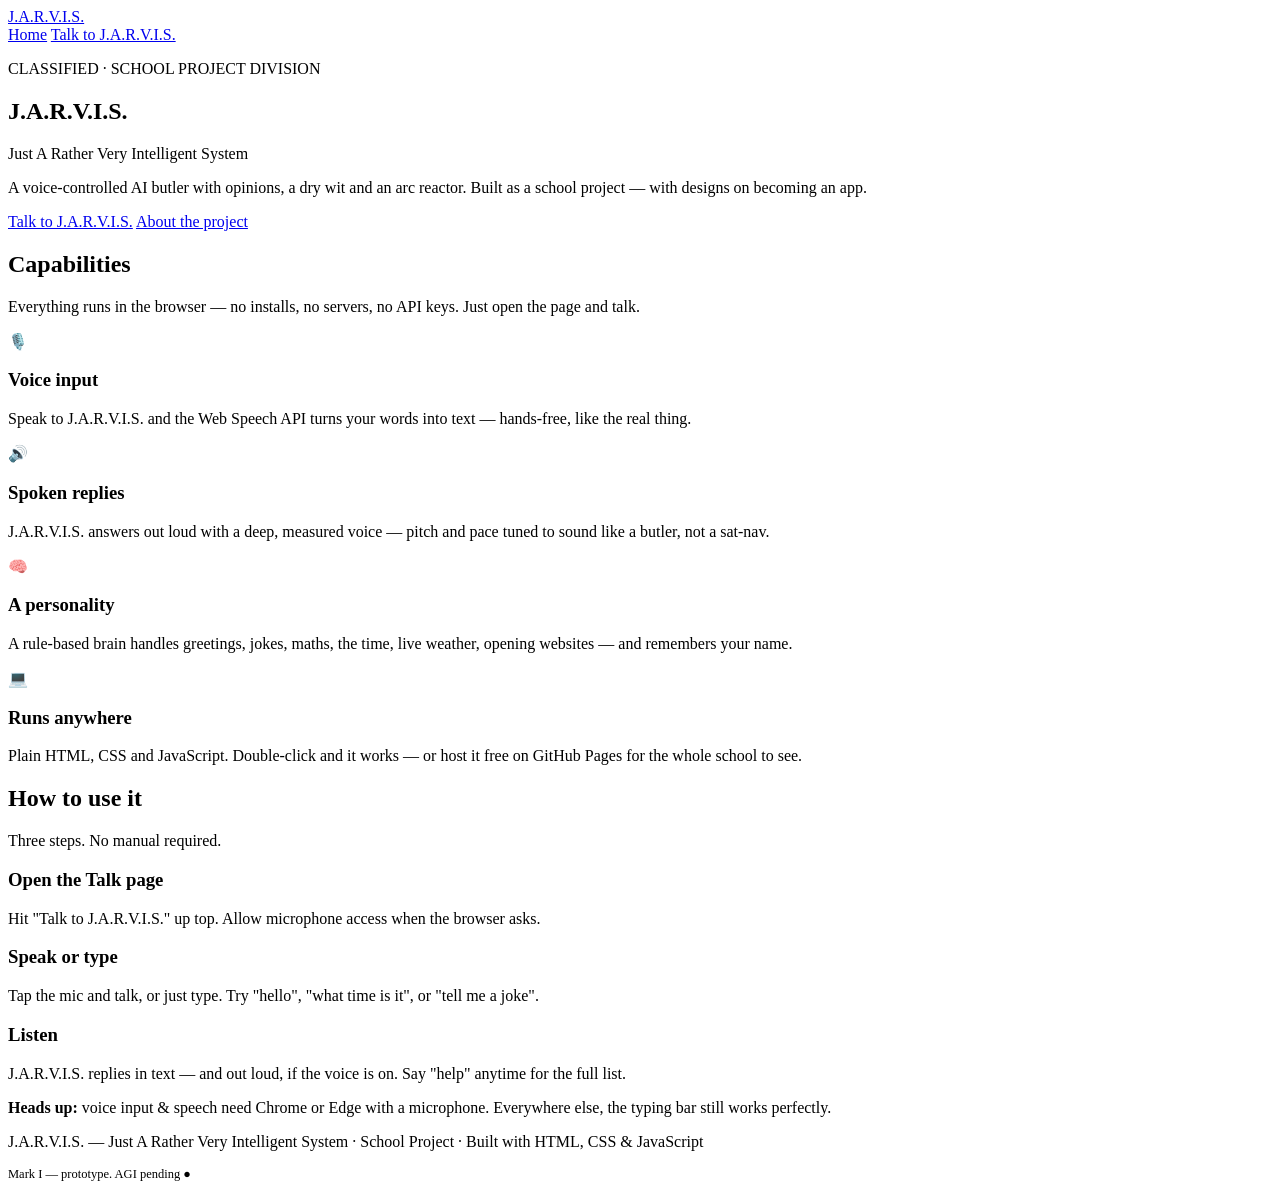
==== index.html @ c5d41496 "Add J.A.R.V.I.S. site: index.html" ====
<!DOCTYPE html>
<html lang="en">
<head>
  <meta charset="UTF-8" />
  <meta name="viewport" content="width=device-width, initial-scale=1.0" />
  <title>J.A.R.V.I.S. — School Project</title>
  <meta name="description" content="J.A.R.V.I.S. — Just A Rather Very Intelligent System. A voice-controlled AI butler, built as a school project." />
  <link rel="icon" href="data:image/svg+xml,%3Csvg xmlns='http://www.w3.org/2000/svg' viewBox='0 0 100 100'%3E%3Ccircle cx='50' cy='50' r='38' fill='none' stroke='%2300e5ff' stroke-width='6'/%3E%3Ccircle cx='50' cy='50' r='14' fill='%2300e5ff'/%3E%3C/svg%3E" />
  <link rel="apple-touch-icon" href="icons/apple-touch-icon.png" />
  <link rel="manifest" href="manifest.json" />
  <link rel="preconnect" href="https://fonts.googleapis.com" />
  <link rel="preconnect" href="https://fonts.gstatic.com" crossorigin />
  <link href="https://fonts.googleapis.com/css2?family=Orbitron:wght@500;700;900&family=Rajdhani:wght@400;500;600;700&display=swap" rel="stylesheet" />
  <link rel="stylesheet" href="css/core.css" />
  <link rel="stylesheet" href="css/home.css" />
</head>
<body>

  <!-- ======= Header ======= -->
  <header class="topbar">
    <a class="brand" href="index.html">
      <span class="mini-arc" aria-hidden="true"></span>
      <span class="name">J.A.R.V.I.S.</span>
    </a>
    <nav>
      <a href="index.html" class="active">Home</a>
      <a href="talk.html">Talk to J.A.R.V.I.S.</a>
    </nav>
  </header>

  <!-- ======= Hero ======= -->
  <section class="hero">
    <p class="eyebrow">CLASSIFIED · SCHOOL PROJECT DIVISION</p>

    <div class="arc" aria-hidden="true">
      <div class="coil"></div>
      <div class="coil coil2"></div>
      <div class="ring r1"></div>
      <div class="ring r2"></div>
      <div class="core"></div>
    </div>

    <h1>J.A.R.V.I.S.</h1>
    <p class="sub">Just A Rather Very Intelligent System</p>
    <p class="tag">
      A voice-controlled AI butler with opinions, a dry wit and an arc reactor.
      Built as a school project — with designs on becoming an app.
    </p>

    <div class="actions">
      <a class="btn btn-primary" href="talk.html">Talk to J.A.R.V.I.S.</a>
      <a class="btn btn-ghost" href="#features">About the project</a>
    </div>
  </section>

  <!-- ======= Features ======= -->
  <section class="section" id="features">
    <h2 class="section-title reveal">Capabilities</h2>
    <p class="section-sub reveal">
      Everything runs in the browser — no installs, no servers, no API keys.
      Just open the page and talk.
    </p>

    <div class="grid-3">
      <div class="card reveal">
        <div class="icon">🎙️</div>
        <h3>Voice input</h3>
        <p>Speak to J.A.R.V.I.S. and the Web Speech API turns your words into text — hands-free, like the real thing.</p>
      </div>
      <div class="card reveal">
        <div class="icon">🔊</div>
        <h3>Spoken replies</h3>
        <p>J.A.R.V.I.S. answers out loud with a deep, measured voice — pitch and pace tuned to sound like a butler, not a sat-nav.</p>
      </div>
      <div class="card reveal">
        <div class="icon">🧠</div>
        <h3>A personality</h3>
        <p>A rule-based brain handles greetings, jokes, maths, the time, live weather, opening websites — and remembers your name.</p>
      </div>
      <div class="card reveal">
        <div class="icon">💻</div>
        <h3>Runs anywhere</h3>
        <p>Plain HTML, CSS and JavaScript. Double-click and it works — or host it free on GitHub Pages for the whole school to see.</p>
      </div>
    </div>
  </section>

  <!-- ======= How it works ======= -->
  <section class="section" id="how">
    <h2 class="section-title reveal">How to use it</h2>
    <p class="section-sub reveal">Three steps. No manual required.</p>

    <div class="steps">
      <div class="step reveal">
        <h3>Open the Talk page</h3>
        <p>Hit "Talk to J.A.R.V.I.S." up top. Allow microphone access when the browser asks.</p>
      </div>
      <div class="step reveal">
        <h3>Speak or type</h3>
        <p>Tap the mic and talk, or just type. Try "hello", "what time is it", or "tell me a joke".</p>
      </div>
      <div class="step reveal">
        <h3>Listen</h3>
        <p>J.A.R.V.I.S. replies in text — and out loud, if the voice is on. Say "help" anytime for the full list.</p>
      </div>
    </div>

    <p class="note reveal">
      <strong>Heads up:</strong> voice input &amp; speech need Chrome or Edge with a microphone.
      Everywhere else, the typing bar still works perfectly.
    </p>
  </section>

  <!-- ======= Footer ======= -->
  <footer class="footer">
    <p>J.A.R.V.I.S. — Just A Rather Very Intelligent System · School Project · Built with HTML, CSS &amp; JavaScript</p>
    <p style="margin-top:6px; font-size:12.5px;">Mark I — prototype. AGI pending <span class="gold">●</span></p>
  </footer>

  <script>
    // Reveal-on-scroll
    const io = new IntersectionObserver(
      (entries) => entries.forEach((e) => e.isIntersecting && e.target.classList.add("visible")),
      { threshold: 0.15 }
    );
    document.querySelectorAll(".reveal").forEach((el) => io.observe(el));
  </script>
  <script src="js/pwa.js"></script>
</body>
</html>
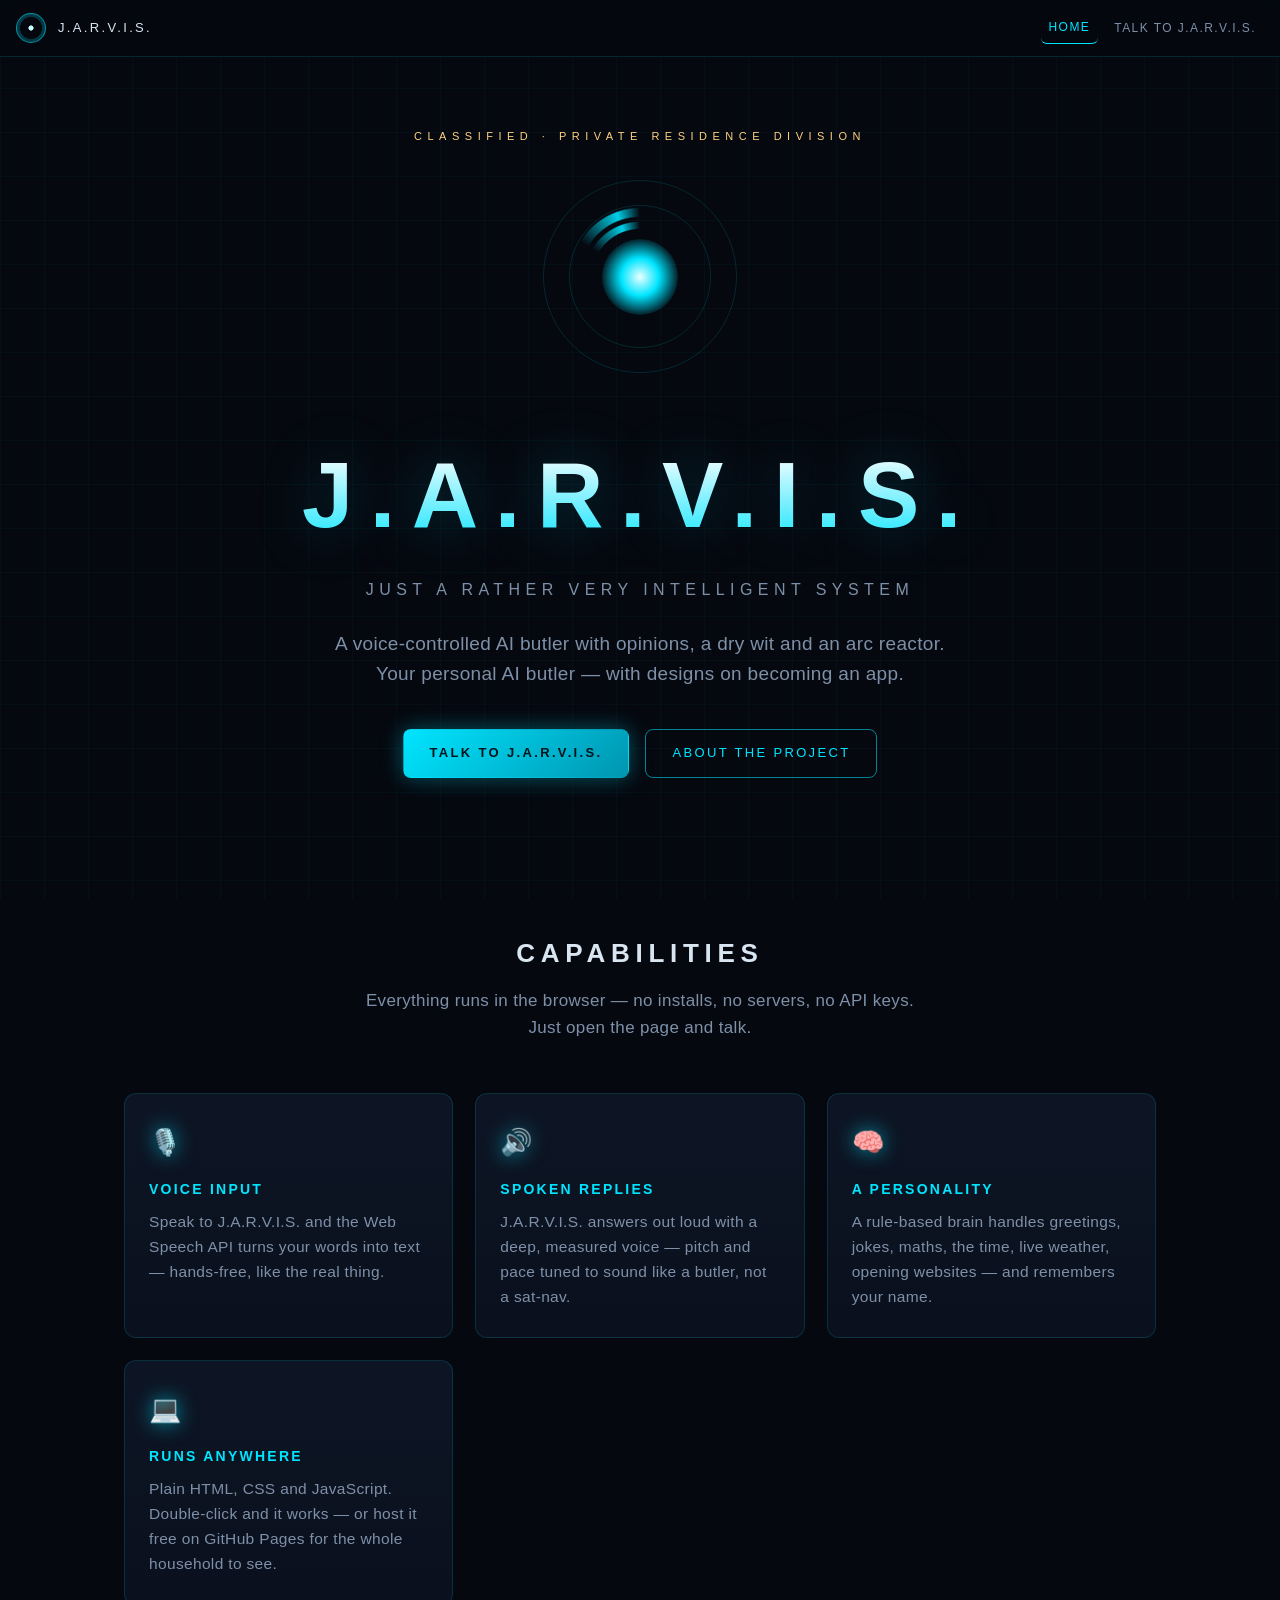
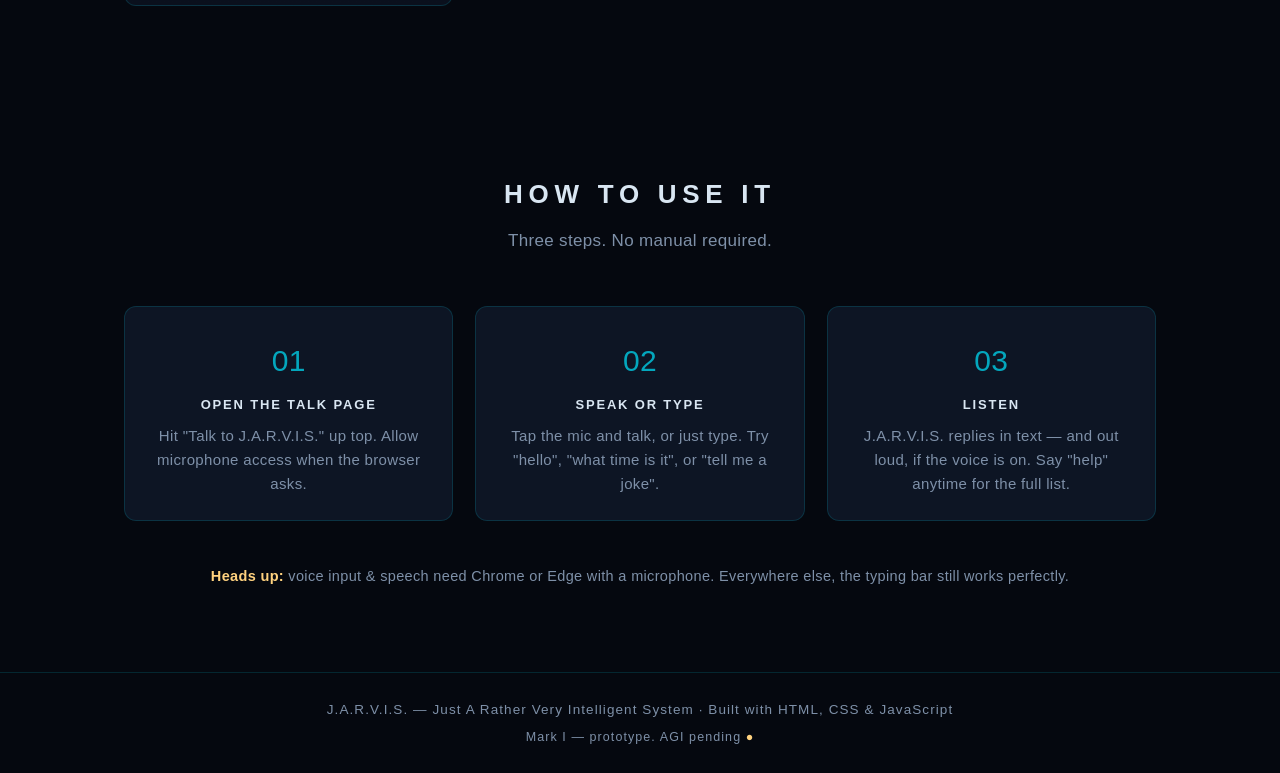
==== commit d94756f6: "Personal butler branding (no school refs)" ====
--- a/index.html
+++ b/index.html
@@ -3,8 +3,8 @@
 <head>
   <meta charset="UTF-8" />
   <meta name="viewport" content="width=device-width, initial-scale=1.0" />
-  <title>J.A.R.V.I.S. — School Project</title>
-  <meta name="description" content="J.A.R.V.I.S. — Just A Rather Very Intelligent System. A voice-controlled AI butler, built as a school project." />
+  <title>J.A.R.V.I.S.</title>
+  <meta name="description" content="J.A.R.V.I.S. — Just A Rather Very Intelligent System. Your personal AI butler." />
   <link rel="icon" href="data:image/svg+xml,%3Csvg xmlns='http://www.w3.org/2000/svg' viewBox='0 0 100 100'%3E%3Ccircle cx='50' cy='50' r='38' fill='none' stroke='%2300e5ff' stroke-width='6'/%3E%3Ccircle cx='50' cy='50' r='14' fill='%2300e5ff'/%3E%3C/svg%3E" />
   <link rel="apple-touch-icon" href="icons/apple-touch-icon.png" />
   <link rel="manifest" href="manifest.json" />
@@ -30,7 +30,7 @@
 
   <!-- ======= Hero ======= -->
   <section class="hero">
-    <p class="eyebrow">CLASSIFIED · SCHOOL PROJECT DIVISION</p>
+    <p class="eyebrow">CLASSIFIED · PRIVATE RESIDENCE DIVISION</p>
 
     <div class="arc" aria-hidden="true">
       <div class="coil"></div>
@@ -44,7 +44,7 @@
     <p class="sub">Just A Rather Very Intelligent System</p>
     <p class="tag">
       A voice-controlled AI butler with opinions, a dry wit and an arc reactor.
-      Built as a school project — with designs on becoming an app.
+      Your personal AI butler — with designs on becoming an app.
     </p>
 
     <div class="actions">
@@ -80,7 +80,7 @@
       <div class="card reveal">
         <div class="icon">💻</div>
         <h3>Runs anywhere</h3>
-        <p>Plain HTML, CSS and JavaScript. Double-click and it works — or host it free on GitHub Pages for the whole school to see.</p>
+        <p>Plain HTML, CSS and JavaScript. Double-click and it works — or host it free on GitHub Pages for the whole household to see.</p>
       </div>
     </div>
   </section>
@@ -113,7 +113,7 @@
 
   <!-- ======= Footer ======= -->
   <footer class="footer">
-    <p>J.A.R.V.I.S. — Just A Rather Very Intelligent System · School Project · Built with HTML, CSS &amp; JavaScript</p>
+    <p>J.A.R.V.I.S. — Just A Rather Very Intelligent System · Built with HTML, CSS &amp; JavaScript</p>
     <p style="margin-top:6px; font-size:12.5px;">Mark I — prototype. AGI pending <span class="gold">●</span></p>
   </footer>
 
--- a/css/core.css
+++ b/css/core.css
@@ -0,0 +1,141 @@
+/* J.A.R.V.I.S. — core (shared site stylesheet, split for size) */
+
+:root {
+  --bg: #05080f;
+  --bg-2: #0a101d;
+  --panel: #0d1524;
+  --panel-2: #101a2c;
+  --line: rgba(0, 229, 255, 0.14);
+  --cyan: #00e5ff;
+  --cyan-soft: rgba(0, 229, 255, 0.55);
+  --cyan-dim: rgba(0, 229, 255, 0.22);
+  --gold: #ffd27f;
+  --text: #d9e6f2;
+  --muted: #7e90a8;
+  --danger: #ff5f6d;
+  --font-display: "Orbitron", "Segoe UI", "Helvetica Neue", Arial, sans-serif;
+  --font-body: "Rajdhani", "Segoe UI", "Helvetica Neue", Arial, sans-serif;
+}
+
+* { margin: 0; padding: 0; box-sizing: border-box; }
+
+html { scroll-behavior: smooth; }
+
+body {
+  background: var(--bg);
+  color: var(--text);
+  font-family: var(--font-body);
+  font-size: 17px;
+  line-height: 1.6;
+  letter-spacing: 0.02em;
+  min-height: 100vh;
+  overflow-x: hidden;
+}
+
+body::before {
+  content: "";
+  position: fixed;
+  inset: 0;
+  background-image:
+    linear-gradient(rgba(0, 229, 255, 0.035) 1px, transparent 1px),
+    linear-gradient(90deg, rgba(0, 229, 255, 0.035) 1px, transparent 1px);
+  background-size: 44px 44px;
+  pointer-events: none;
+  z-index: 0;
+}
+
+::selection { background: var(--cyan); color: #001018; }
+
+a { color: var(--cyan); text-decoration: none; }
+
+h1, h2, h3 { font-family: var(--font-display); font-weight: 700; }
+
+.topbar {
+  position: sticky;
+  top: 0;
+  z-index: 50;
+  display: flex;
+  align-items: center;
+  justify-content: space-between;
+  gap: 16px;
+  padding: 14px 28px;
+  background: rgba(5, 8, 15, 0.82);
+  backdrop-filter: blur(10px);
+  border-bottom: 1px solid var(--line);
+}
+
+.brand {
+  display: flex;
+  align-items: center;
+  gap: 12px;
+  color: var(--text);
+}
+
+.brand .mini-arc {
+  width: 30px;
+  height: 30px;
+  border-radius: 50%;
+  border: 1px solid var(--cyan-soft);
+  background:
+    radial-gradient(circle, #c9fbff 0 12%, transparent 14%),
+    radial-gradient(circle, transparent 55%, var(--cyan-dim) 56% 72%, transparent 74%);
+  animation: core-pulse 2.6s ease-in-out infinite;
+}
+
+.brand .name {
+  font-family: var(--font-display);
+  font-size: 15px;
+  letter-spacing: 0.28em;
+}
+
+.topbar nav { display: flex; gap: 8px; align-items: center; }
+
+.topbar nav a {
+  padding: 8px 14px;
+  border-radius: 6px;
+  color: var(--muted);
+  font-size: 14px;
+  letter-spacing: 0.12em;
+  text-transform: uppercase;
+  transition: color 0.2s, background 0.2s;
+}
+
+.topbar nav a:hover { color: var(--cyan); background: rgba(0, 229, 255, 0.08); }
+
+.topbar nav a.active { color: var(--cyan); border-bottom: 1px solid var(--cyan); }
+
+.btn {
+  display: inline-block;
+  padding: 13px 26px;
+  border-radius: 8px;
+  font-family: var(--font-display);
+  font-size: 13px;
+  letter-spacing: 0.18em;
+  text-transform: uppercase;
+  cursor: pointer;
+  border: 1px solid transparent;
+  transition: transform 0.15s, box-shadow 0.2s, background 0.2s;
+}
+
+.btn:active { transform: translateY(1px); }
+
+.btn-primary {
+  background: linear-gradient(135deg, var(--cyan), #0095b0);
+  color: #00141c;
+  font-weight: 700;
+  box-shadow: 0 0 22px rgba(0, 229, 255, 0.35);
+}
+
+.btn-primary:hover { box-shadow: 0 0 34px rgba(0, 229, 255, 0.55); }
+
+.btn-ghost {
+  border-color: var(--cyan-soft);
+  color: var(--cyan);
+  background: transparent;
+}
+
+.btn-ghost:hover { background: rgba(0, 229, 255, 0.08); box-shadow: 0 0 18px rgba(0, 229, 255, 0.2); }
+
+  .topbar { padding: 12px 16px; }
+  .topbar nav a { padding: 6px 8px; font-size: 12px; }
+  .brand .name { letter-spacing: 0.18em; font-size: 13px; }
--- a/css/home.css
+++ b/css/home.css
@@ -0,0 +1,218 @@
+/* J.A.R.V.I.S. — home (shared site stylesheet, split for size) */
+
+.hero {
+  position: relative;
+  z-index: 1;
+  min-height: 88vh;
+  display: flex;
+  flex-direction: column;
+  align-items: center;
+  justify-content: center;
+  text-align: center;
+  padding: 60px 24px;
+}
+
+.hero .eyebrow {
+  font-family: var(--font-display);
+  font-size: 11px;
+  letter-spacing: 0.5em;
+  color: var(--gold);
+  margin-bottom: 26px;
+}
+
+.hero h1 {
+  font-size: clamp(44px, 9vw, 92px);
+  letter-spacing: 0.18em;
+  background: linear-gradient(180deg, #ffffff 20%, var(--cyan) 90%);
+  -webkit-background-clip: text;
+  background-clip: text;
+  -webkit-text-fill-color: transparent;
+  text-shadow: 0 0 60px rgba(0, 229, 255, 0.25);
+  margin-bottom: 8px;
+}
+
+.hero .sub {
+  font-family: var(--font-display);
+  font-size: clamp(12px, 2vw, 16px);
+  letter-spacing: 0.34em;
+  color: var(--muted);
+  text-transform: uppercase;
+  margin-bottom: 26px;
+}
+
+.hero .tag {
+  max-width: 640px;
+  color: var(--muted);
+  font-size: 19px;
+  margin-bottom: 40px;
+}
+
+.hero .actions { display: flex; gap: 16px; flex-wrap: wrap; justify-content: center; }
+
+.arc {
+  position: relative;
+  width: 210px;
+  height: 210px;
+  margin-bottom: 40px;
+}
+
+.arc .ring {
+  position: absolute;
+  border-radius: 50%;
+  border: 1px solid var(--line);
+}
+
+.arc .r1 { inset: 4%; }
+.arc .r2 { inset: 16%; }
+
+.arc .coil {
+  position: absolute;
+  inset: 0;
+  border-radius: 50%;
+  background: conic-gradient(from 0deg, transparent 0deg 300deg, var(--cyan) 340deg, transparent 360deg);
+  -webkit-mask: radial-gradient(circle, transparent 40%, #000 41% 46%, transparent 47%);
+  mask: radial-gradient(circle, transparent 40%, #000 41% 46%, transparent 47%);
+  animation: spin 5s linear infinite;
+  opacity: 0.9;
+}
+
+.arc .coil2 {
+  inset: 10%;
+  animation-duration: 7s;
+  animation-direction: reverse;
+}
+
+.arc .core {
+  position: absolute;
+  inset: 32%;
+  border-radius: 50%;
+  background: radial-gradient(circle, #eaffff 0%, var(--cyan) 35%, rgba(0, 229, 255, 0.25) 65%, transparent 75%);
+  animation: core-pulse 3s ease-in-out infinite;
+}
+
+@keyframes spin { to { transform: rotate(360deg); } }
+
+@keyframes core-pulse {
+  0%, 100% { transform: scale(1); opacity: 0.9; box-shadow: 0 0 24px rgba(0, 229, 255, 0.5); }
+  50% { transform: scale(1.07); opacity: 1; box-shadow: 0 0 48px rgba(0, 229, 255, 0.85); }
+}
+
+.section {
+  position: relative;
+  z-index: 1;
+  padding: 84px 24px;
+  max-width: 1080px;
+  margin: 0 auto;
+}
+
+.section-title {
+  text-align: center;
+  font-size: 26px;
+  letter-spacing: 0.22em;
+  text-transform: uppercase;
+  color: var(--text);
+  margin-bottom: 12px;
+}
+
+.section-sub {
+  text-align: center;
+  color: var(--muted);
+  max-width: 560px;
+  margin: 0 auto 52px;
+}
+
+.grid-3 {
+  display: grid;
+  grid-template-columns: repeat(auto-fit, minmax(250px, 1fr));
+  gap: 22px;
+}
+
+.card {
+  background: linear-gradient(180deg, var(--panel), var(--bg-2));
+  border: 1px solid var(--line);
+  border-radius: 12px;
+  padding: 28px 24px;
+  transition: transform 0.2s, border-color 0.2s, box-shadow 0.2s;
+}
+
+.card:hover {
+  transform: translateY(-4px);
+  border-color: var(--cyan-soft);
+  box-shadow: 0 12px 34px rgba(0, 229, 255, 0.12);
+}
+
+.card .icon {
+  font-size: 26px;
+  margin-bottom: 14px;
+  filter: drop-shadow(0 0 10px rgba(0, 229, 255, 0.6));
+}
+
+.card h3 {
+  font-size: 14px;
+  letter-spacing: 0.16em;
+  text-transform: uppercase;
+  color: var(--cyan);
+  margin-bottom: 10px;
+}
+
+.card p { color: var(--muted); font-size: 15.5px; }
+
+.steps {
+  display: grid;
+  grid-template-columns: repeat(auto-fit, minmax(220px, 1fr));
+  gap: 22px;
+  counter-reset: step;
+}
+
+.step {
+  position: relative;
+  background: var(--panel);
+  border: 1px solid var(--line);
+  border-radius: 12px;
+  padding: 30px 22px 24px;
+  text-align: center;
+}
+
+.step::before {
+  counter-increment: step;
+  content: "0" counter(step);
+  display: block;
+  font-family: var(--font-display);
+  font-size: 30px;
+  color: var(--cyan);
+  opacity: 0.7;
+  margin-bottom: 10px;
+}
+
+.step h3 { font-size: 13px; letter-spacing: 0.14em; text-transform: uppercase; margin-bottom: 8px; color: var(--text); }
+.step p { color: var(--muted); font-size: 15px; }
+
+.note {
+  margin-top: 44px;
+  text-align: center;
+  color: var(--muted);
+  font-size: 14.5px;
+}
+
+.note strong { color: var(--gold); font-weight: 600; }
+
+.reveal { opacity: 0; transform: translateY(22px); transition: opacity 0.6s ease, transform 0.6s ease; }
+.reveal.visible { opacity: 1; transform: none; }
+
+.footer {
+  position: relative;
+  z-index: 1;
+  border-top: 1px solid var(--line);
+  padding: 26px 24px;
+  text-align: center;
+  color: var(--muted);
+  font-size: 13.5px;
+  letter-spacing: 0.08em;
+}
+
+.footer .gold { color: var(--gold); }
+
+/* ============================================================
+
+  .hero h1 { letter-spacing: 0.1em; }
+  .section { padding: 56px 18px; }
